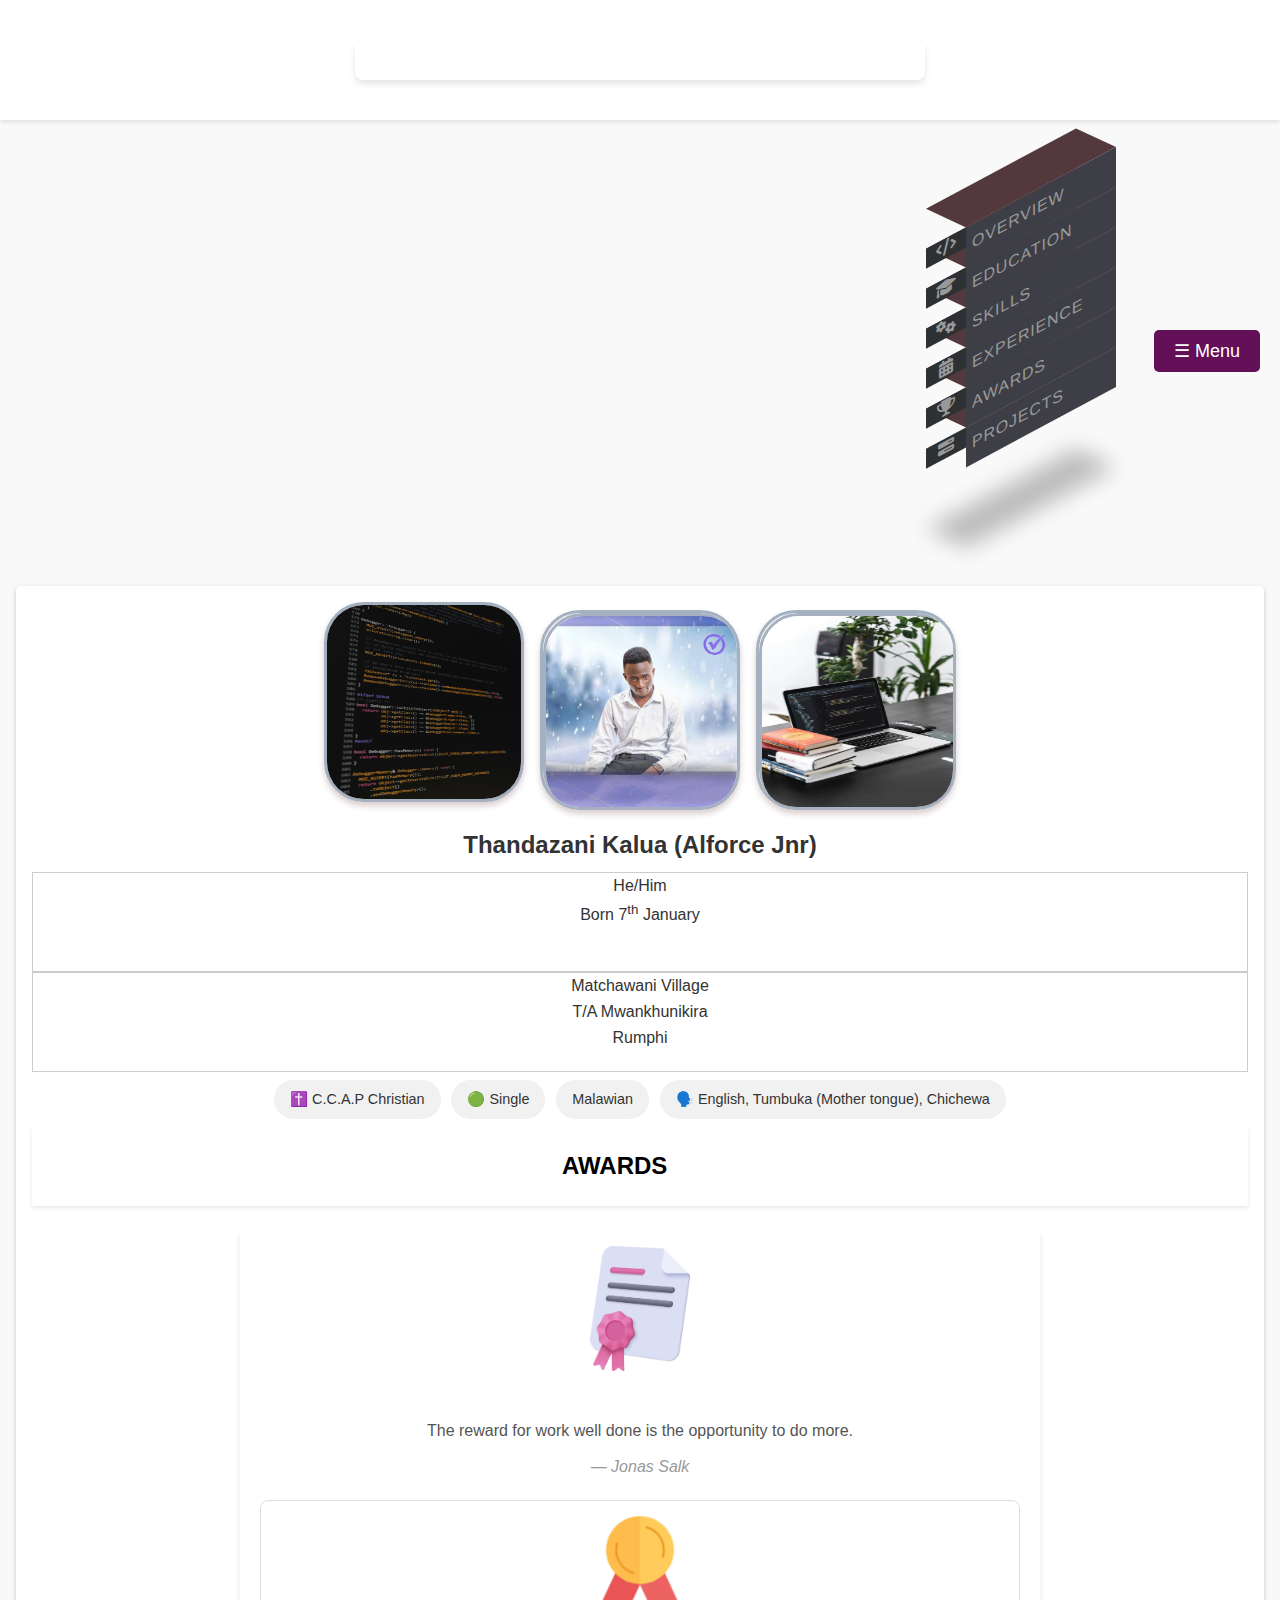
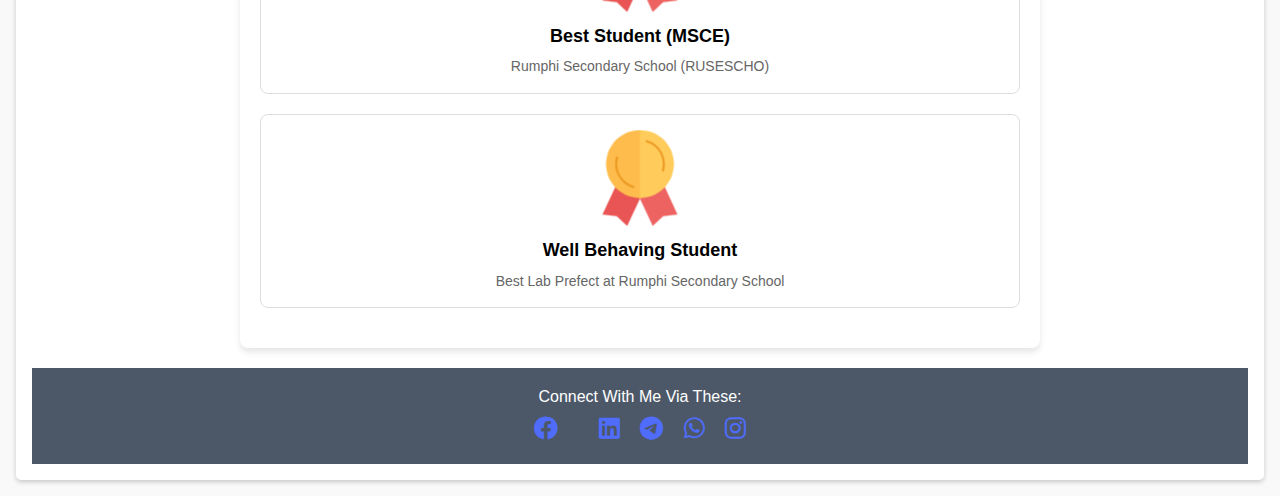
==== Awards.html @ 908b1418 "Add files via upload" ====
<!DOCTYPE html>
<html lang="en">
<head>
    <meta charset="UTF-8">
    <meta name="viewport" content="width=device-width, initial-scale=1.0">
    <title>Interactive CV</title>
    <link rel="stylesheet" href="style.css">
    <link rel="stylesheet" href ="https://cdnjs.cloudflare.com/ajax/libs/font-awesome/6.0.0-beta3/css/all.min.css">
    <link rel="stylesheet" href="https://cdnjs.cloudflare.com/ajax/libs/font-awesome/6.0.0/css/all.min.css">
    <link href="https://fonts.googleapis.com/icon?family=Material+Icons" rel="stylesheet">
    <script src="Javas.js"></script>
</head>

<body>
        <header>
              <div class="container">
            <h1></h1>
    </header>



    
    <div class="menu-container">
      <button id="menuButton" class="menu-button">☰ Menu</button>
      <form class="form" id="form">
      <ul id="menuList" class="menuList">
      <ul>
      <li style="--i:6;" data-icon="&#xf121">
         <a href="Overview.html">Overview</a>
      </li>

      <li style="--i:5;" data-icon="&#xf19d">
          <a href="Education.html">Education</a>
       </li>

       <li style="--i:4;" data-icon="&#xf085">
          <a href="skills.html">Skills</a>
       </li>

       <li style="--i:3;" data-icon="&#xf073">
          <a href="Experience.html">Experience</a>
       </li>

       <li style="--i:2;" data-icon="&#xf091">
          <a href="Awards.html">Awards</a>

          <li style="--i:1;" data-icon="&#xf0ae">
              <a href="#">Projects</a>
           </li>
   
       </ul>


      </div>






    <div class="content">
        <div class="profile">
            <div class="image-container">
            <img src="DEBUGGER.jpg" alt="Alforce Jnr">
            <div class="image2" id="image2">
                <img src="This1.jpg" alt="image2">
            </div>
            <div class="image3" id="image3">
                <img src="CD.jpg" alt="image3">
            </div>

        </div>
            <h2>Thandazani Kalua (Alforce Jnr)</h2>
            <p>He/Him<br>Born 7<sup>th</sup> January</p>
            <p>Matchawani Village<br>T/A Mwankhunikira<br>Rumphi</p>
            <div class="tags">
                <span>✝️ C.C.A.P Christian</span>
                <span>🟢 Single</span>
                <span>Malawian </span>
                <span>🗣️ English, Tumbuka (Mother tongue), Chichewa</span>
            </div>
        </div>

  <style>
    body {
      font-family: Arial, sans-serif;
      margin: 0;
      padding: 0;
      background-color: #f9f9f9;
      color: #333;
    }

    header {
      text-align: center;
      padding: 20px 0;
      background-color: #fff;
      box-shadow: 0 2px 4px rgba(0, 0, 0, 0.1);
    }

    header h1 {
      font-size: 24px;
      margin: 0;
      color: #000;
    }

    .container {
      max-width: 800px;
      margin: 20px auto;
      padding: 20px;
      background: #fff;
      border-radius: 8px;
      box-shadow: 0 4px 6px rgba(0, 0, 0, 0.1);
    }

    .quote {
      text-align: center;
      font-size: 16px;
      margin: 20px 0;
      color: #555;
    }

    .quote span {
      display: block;
      font-style: italic;
      color: #999;
      margin-top: 10px;
    }

    .award-section {
      text-align: center;
    }

    .award-section img {
      width: 100px;
      margin-bottom: 20px;
    }

    .award-item {
      display: flex;
      align-items: center;
      justify-content: center;
      flex-direction: column;
      margin-bottom: 20px;
      padding: 15px;
      border: 1px solid #ddd;
      border-radius: 8px;
    }

    .award-item h3 {
      margin: 10px 0 5px;
      font-size: 18px;
      color: #000;
    }

    .award-item p {
      font-size: 14px;
      color: #666;
    }

    @media (max-width: 768px) {
      .container {
        padding: 10px;
      }

      .award-item {
        padding: 10px;
      }
    }
  </style>
</head>
<body>
  <header>
    <h1>AWARDS</h1>
  </header>

  <div class="container">
    <div class="award-section">
      <img src="LOTO.png" alt="Award">
      <div class="quote">
        <p>The reward for work well done is the opportunity to do more.</p>
        <span>— Jonas Salk</span>
      </div>
    </div>

    <div class="award-item">
      <img src="badge-1355 (1).png" alt="Best Programmer">
      <h3>Best Student (MSCE)</h3>
      <p>Rumphi Secondary School (RUSESCHO)</p>
    </div>

    <div class="award-item">
      <img src="badge-1355 (1).png" alt="Best Agricultural Software Innovation">
      <h3>Well Behaving Student</h3>
    <p>Best Lab Prefect at Rumphi Secondary School</p>
    </div>
  </div>

  <footer>
    <p>Connect With Me Via These:</p>
    <div class="social-icons">
        <a href="https://www.facebook.com/profile.php?id=100075118731845"><i class="fab fa-facebook"></i></a>
        <a href=" "><i class="fab fa-x-twitter"></i></a>
        <a href=" https://www.linkedin.com/in/Thandazani Kalua"><i class="fab fa-linkedin"></i></a>
        <a href="https://t.me/@Alsolearn22 "><i class="fab fa-telegram"></i></a>
        <a href="https://wa.me/0886601803"><i class="fab fa-whatsapp"></i></a>
        <a href=" "><i class="fab fa-instagram"></i></a>
    </div>
</footer>
<script src="Javas.js"></script>
</body>
</html>
---- style.css ----
* {
    margin: 0;
    padding: 0;
    box-sizing: border-box;
    font-family: Arial, sans-serif;
}


body {
    background-color: #f9f9f9;
    color: #333;
    line-height: 1.6;
}

/* Header */
header {
    background-color: #4c508a;
    color: white;
    display: flex;
    justify-content: space-between;
    align-items: center;
    padding: 1rem;
    position: relative;

    
    
}

header h1 {
    margin: 0;
    align-items: center;
    padding-left: 530px;
}


@media (max-width: 768px) {
    .menu {
        display: none;
        flex-direction: column;
        position: absolute;
        top: 60px;
        right: 10px;
        background: #1a73e8;
        border-radius: 5px;
    }
}


/* Main Content */
.content {
    margin: 1rem;
    padding: 1rem;
    background: white;
    border-radius: 5px;
    box-shadow: 0 2px 5px rgba(0,0,0,0.2);
    top: 1000px;
}

.profile {
    text-align: center;
}

.profile img {
    overflow: hidden;
    width: 260px;
    height: 260px;
    border-radius: 20%;
    border: 3px solid #1a73e8;
    margin-bottom: 1rem;
    box-shadow: 0  4px 6px rgba(0, 0, 0, 0.2);

}

.image-container {
    display: flex;
    justify-content: center; 
    align-items: center; 
    gap: 1rem; /* Add spacing between the images */
}

.image2,
.image3,
.profile img {
    display: block; /* Ensure each image behaves as a block element */
    overflow: hidden;
    width: 200px;
    height: 200px;
    border-radius: 20%;
    border: 3px solid #a5b1c0; /* Same border color for consistency */
    box-shadow: 0 4px 6px rgba(67, 1, 1, 0.2);
}

.square-rounded{
    width: 100%;
    height: 100%;
    object-fit: cover;
}

.profile h2 {
    margin: 0.5rem;

}
.profile p{

     
    align-items: flex-start;
     border: 1px solid #ccc;
     height: 100px;
     margin-inline-end: auto;
}

.items{
    text-align:center;
}

.tags span {
    display: inline-block;
    margin: 0.5rem 0.2rem;
    background: #f1f1f1;
    padding: 0.5rem 1rem;
    border-radius: 20px;
    font-size: 0.9rem;
}

.flag {
    width: 20px;
    margin-left: 5px;
}

/* Overview Section */
.section {
    margin: 1rem 0;
}

.roles span {
    display: inline-block;
    background: #e6f4ff;
    color: #1a73e8;
    margin: 0.3rem;
    padding: 0.5rem 1rem;
    border-radius: 15px;
    font-size: 0.9rem;
}

/* Footer */
footer {
    background-color: #4c5868;
    color: white;
    text-align: center;
    padding: 1rem;
    margin-top: 1rem;
}

.social-icons a {
    color: rgb(79, 108, 250);
    font-size: 1.5rem;
    margin: 0 0.5rem;
    text-decoration: white;
    width: 100px;
}

.social-icons a:hover {
    color: #f1f1f1;
}


/* Menu Button Styling */
.menu-button {
    background-color: #631059;
    color: white;
    border: none;
    padding: 10px 20px;
    font-size: 18px;
    cursor: pointer;
    position: absolute;
    right: 20px; /* Align to the right */
    
    border-radius: 5px;
    
}

.move-down {

    margin-top: 200px;
}

.form{
    color: #ccc;
    border-radius: 5px;


}




ul{
    position: relative;
    transform: skewY(-15deg);
    padding-left: 100px;
    padding-right: 200px;
    width: 5px;
    left: 383px;
    right: 100px;
    margin-top: 210px;
    
    
}



li{
    position: relative;
    list-style: none;
    width: 150px;
    padding: 6px;
    background: #3e3f46;
    z-index: calc(1 * var(--i));
    height: 40px;
}

li:hover{
    background: #996fae;
    transform: translateX(-50px);
}

li::before{
    font-family: "FontAwesome";
    color: #999;
    display: flex;
    justify-content: center;
    align-items: center;
    content: attr(data-icon);
    position: absolute;
    top: 0;
    left: -40px;
    width: 40px;
    height: 20px;
    background: #2e3133;
    transform-origin: right;
    transform: scaleY(45deg);
    transition: 0.5s;
}
li:hover::before{
    background: #7b5190;
}

li::after{
    content: "";
    position: absolute;
    top: -40px;
    left: 0px;
    width: 100%;
    height: 40px;
    background: #53383e;
    transform-origin: bottom;
    transform: skewX(45deg);
    transition: 0.5s;

}

li:hover::after{
    background: #86589d;

}

li a{
    text-decoration: none;
    color: #999;
    display: block;
    text-transform: uppercase;
    letter-spacing: 0.05em;
    transition: 0.5s;

}

li:hover a{
    color: #fff;
}

li:last-child::after{
    box-shadow: -120px 120px 20px rgba(0, 0, 0, 0.25);
    
}
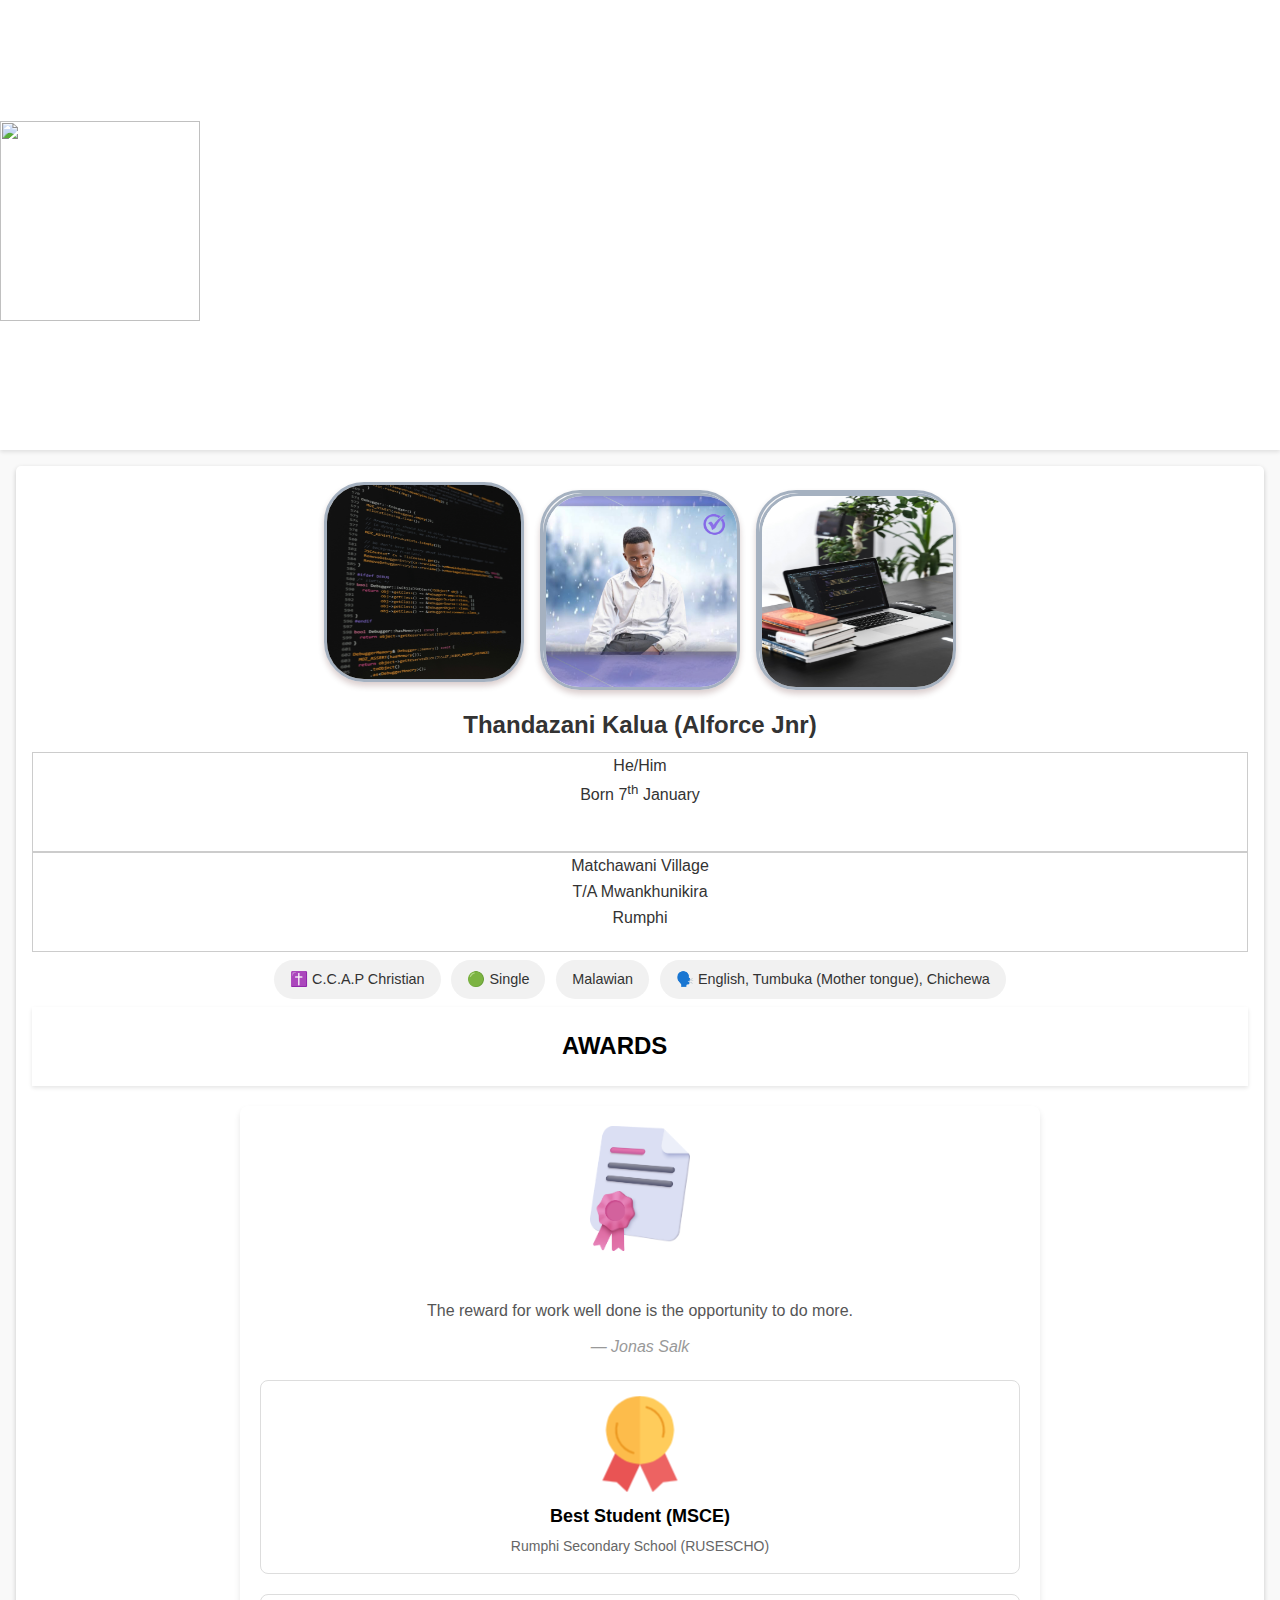
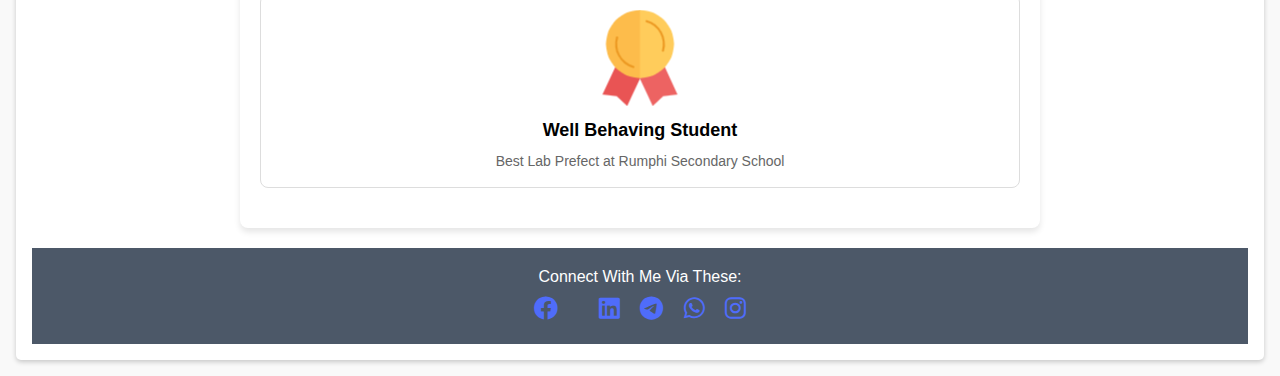
==== commit c4738e0a: "Update Awards.html" ====
--- a/Awards.html
+++ b/Awards.html
@@ -3,7 +3,7 @@
 <head>
     <meta charset="UTF-8">
     <meta name="viewport" content="width=device-width, initial-scale=1.0">
-    <title>Interactive CV</title>
+    <title>Awards</title>
     <link rel="stylesheet" href="style.css">
     <link rel="stylesheet" href ="https://cdnjs.cloudflare.com/ajax/libs/font-awesome/6.0.0-beta3/css/all.min.css">
     <link rel="stylesheet" href="https://cdnjs.cloudflare.com/ajax/libs/font-awesome/6.0.0/css/all.min.css">
@@ -12,46 +12,22 @@
 </head>
 
 <body>
-        <header>
-              <div class="container">
-            <h1></h1>
+            <header class="header">
+        <a href="#" class="logo"><img src="./images/wow2.png" width="200px" height="200px" alt=""></a>
+        <div class="fas fa-bars"></div>
+        <nav class="navbar">
+            <ul>
+                <li><a href="Overview.html">Overview</a></li>
+                <li><a href="Education.html">Education</a></li>
+                <li><a href="Skills.html">Skills</a></li>
+                <li><a href="Experience.html">Experience</a></li>
+                <li><a href="">Projects</a></li>
+              
+            </ul>
+        </nav>
     </header>
 
 
-
-    
-    <div class="menu-container">
-      <button id="menuButton" class="menu-button">☰ Menu</button>
-      <form class="form" id="form">
-      <ul id="menuList" class="menuList">
-      <ul>
-      <li style="--i:6;" data-icon="&#xf121">
-         <a href="Overview.html">Overview</a>
-      </li>
-
-      <li style="--i:5;" data-icon="&#xf19d">
-          <a href="Education.html">Education</a>
-       </li>
-
-       <li style="--i:4;" data-icon="&#xf085">
-          <a href="skills.html">Skills</a>
-       </li>
-
-       <li style="--i:3;" data-icon="&#xf073">
-          <a href="Experience.html">Experience</a>
-       </li>
-
-       <li style="--i:2;" data-icon="&#xf091">
-          <a href="Awards.html">Awards</a>
-
-          <li style="--i:1;" data-icon="&#xf0ae">
-              <a href="#">Projects</a>
-           </li>
-   
-       </ul>
-
-
-      </div>
 
 
 
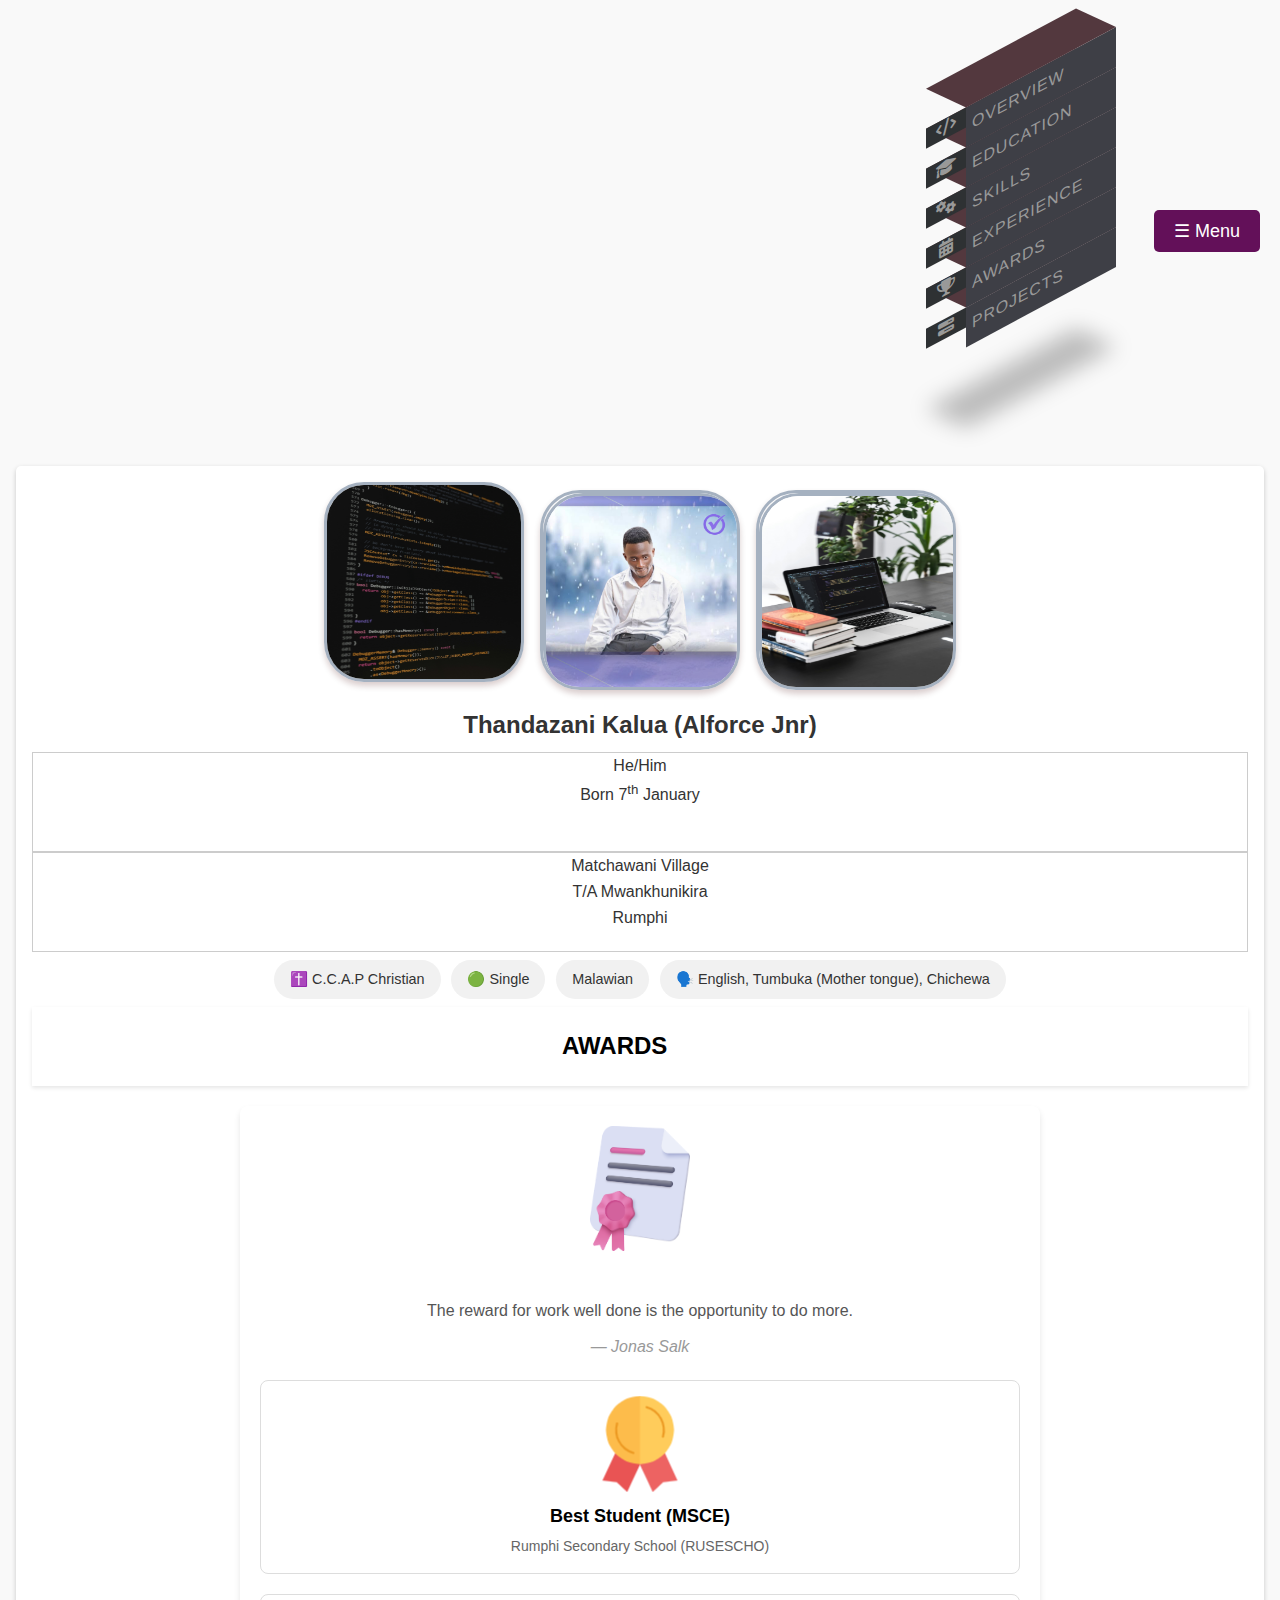
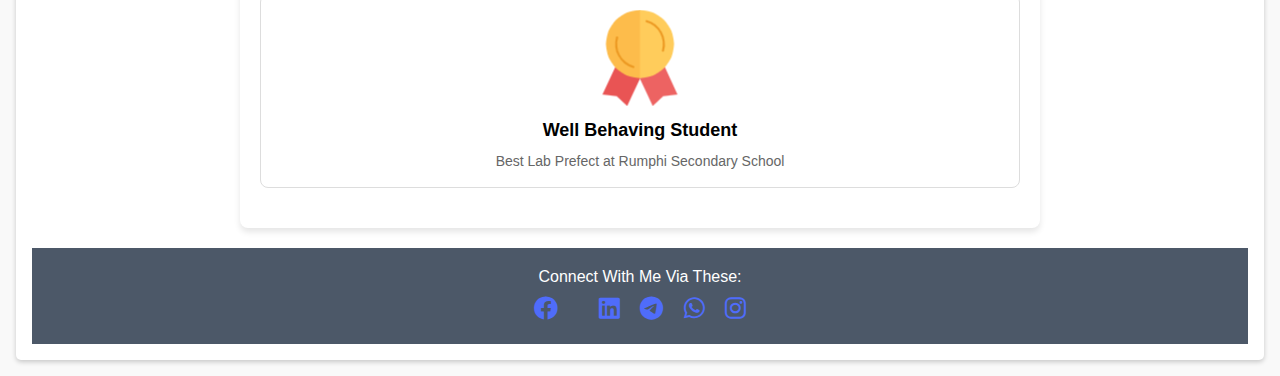
==== commit a60fce46: "Update Awards.html" ====
--- a/Awards.html
+++ b/Awards.html
@@ -12,20 +12,42 @@
 </head>
 
 <body>
-            <header class="header">
-        <a href="#" class="logo"><img src="./images/wow2.png" width="200px" height="200px" alt=""></a>
-        <div class="fas fa-bars"></div>
-        <nav class="navbar">
-            <ul>
-                <li><a href="Overview.html">Overview</a></li>
-                <li><a href="Education.html">Education</a></li>
-                <li><a href="Skills.html">Skills</a></li>
-                <li><a href="Experience.html">Experience</a></li>
-                <li><a href="">Projects</a></li>
-              
-            </ul>
-        </nav>
-    </header>
+            
+
+    <div class="menu-container">
+        <button id="menuButton" class="menu-button">☰ Menu</button>
+        <form class="form" id="form">
+        <ul id="menuList" class="menuList">
+        <ul>
+        <li style="--i:6;" data-icon="&#xf121">
+           <a href="Overview.html">Overview</a>
+        </li>
+
+        <li style="--i:5;" data-icon="&#xf19d">
+            <a href="Education.html">Education</a>
+         </li>
+
+         <li style="--i:4;" data-icon="&#xf085">
+            <a href="skills.html">Skills</a>
+         </li>
+
+         <li style="--i:3;" data-icon="&#xf073">
+            <a href="Experience.html">Experience</a>
+         </li>
+
+         <li style="--i:2;" data-icon="&#xf091">
+            <a href="Awards.html">Awards</a>
+
+            <li style="--i:1;" data-icon="&#xf0ae">
+                <a href="#">Projects</a>
+             </li>
+     
+         </ul>
+ 
+ 
+        </div>
+ 
+
 
 
 
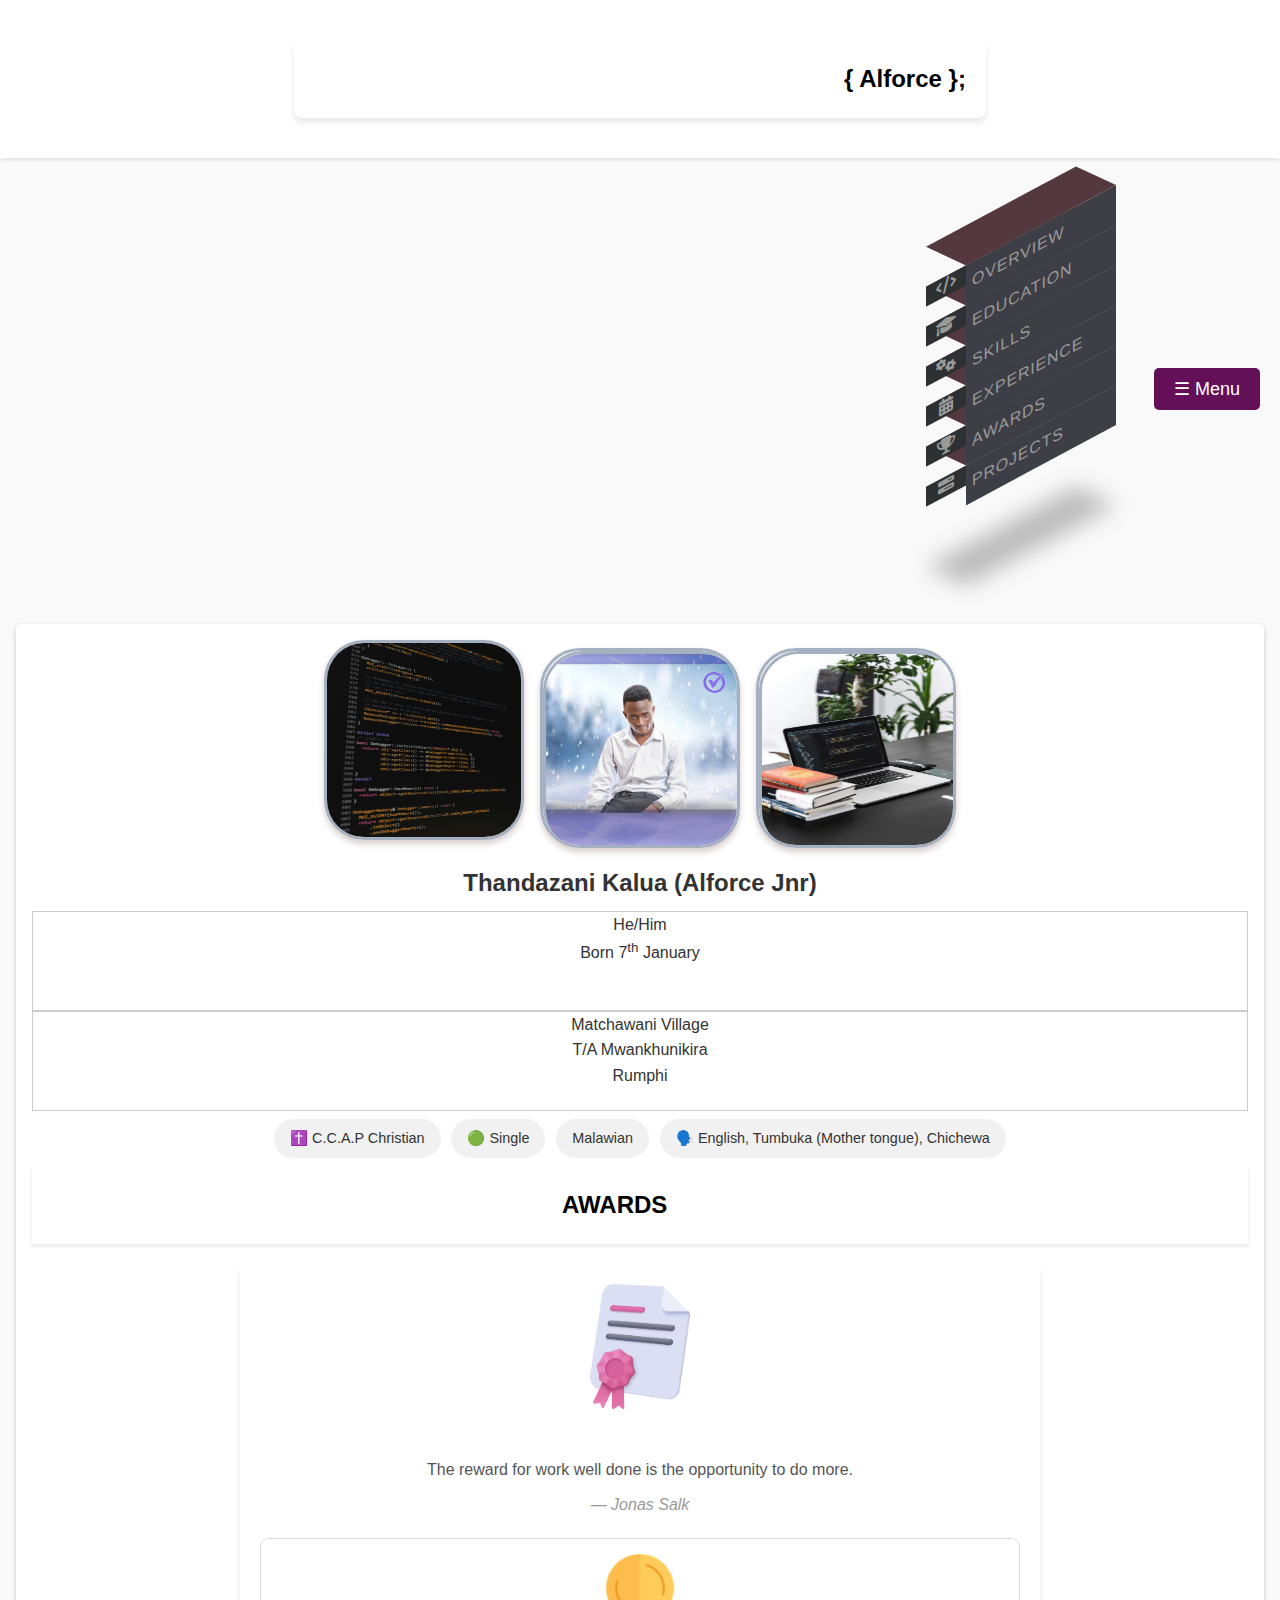
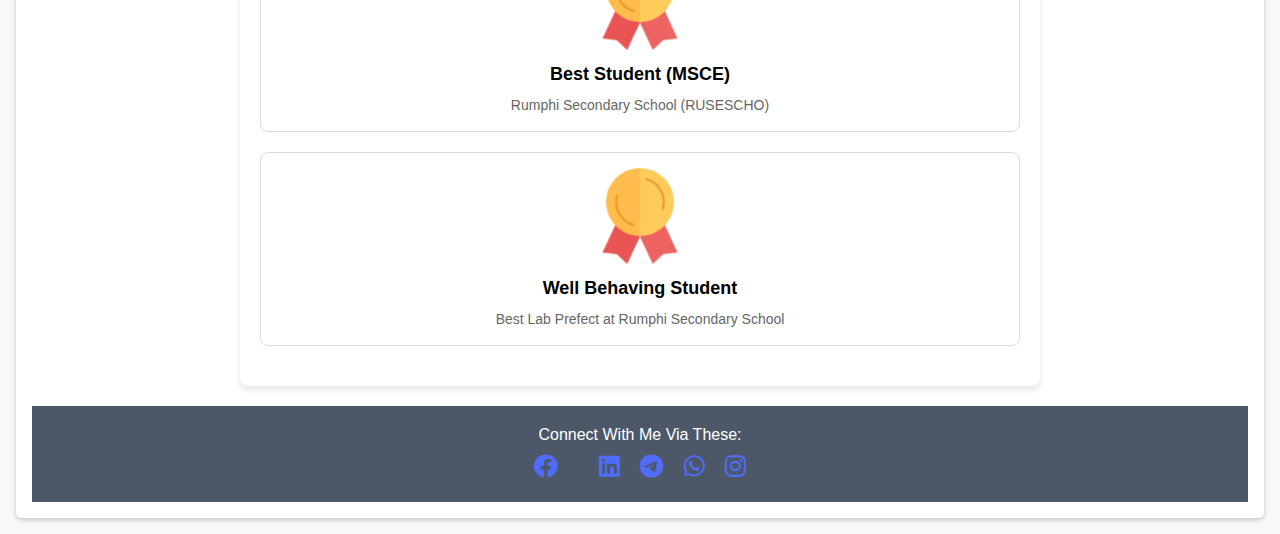
==== commit ac54934e: "Update Awards.html" ====
--- a/Awards.html
+++ b/Awards.html
@@ -12,8 +12,12 @@
 </head>
 
 <body>
-            
-
+
+     <header>
+              <div class="container">
+            <h1>{ Alforce };</h1>
+    </header>
+    
     <div class="menu-container">
         <button id="menuButton" class="menu-button">☰ Menu</button>
         <form class="form" id="form">
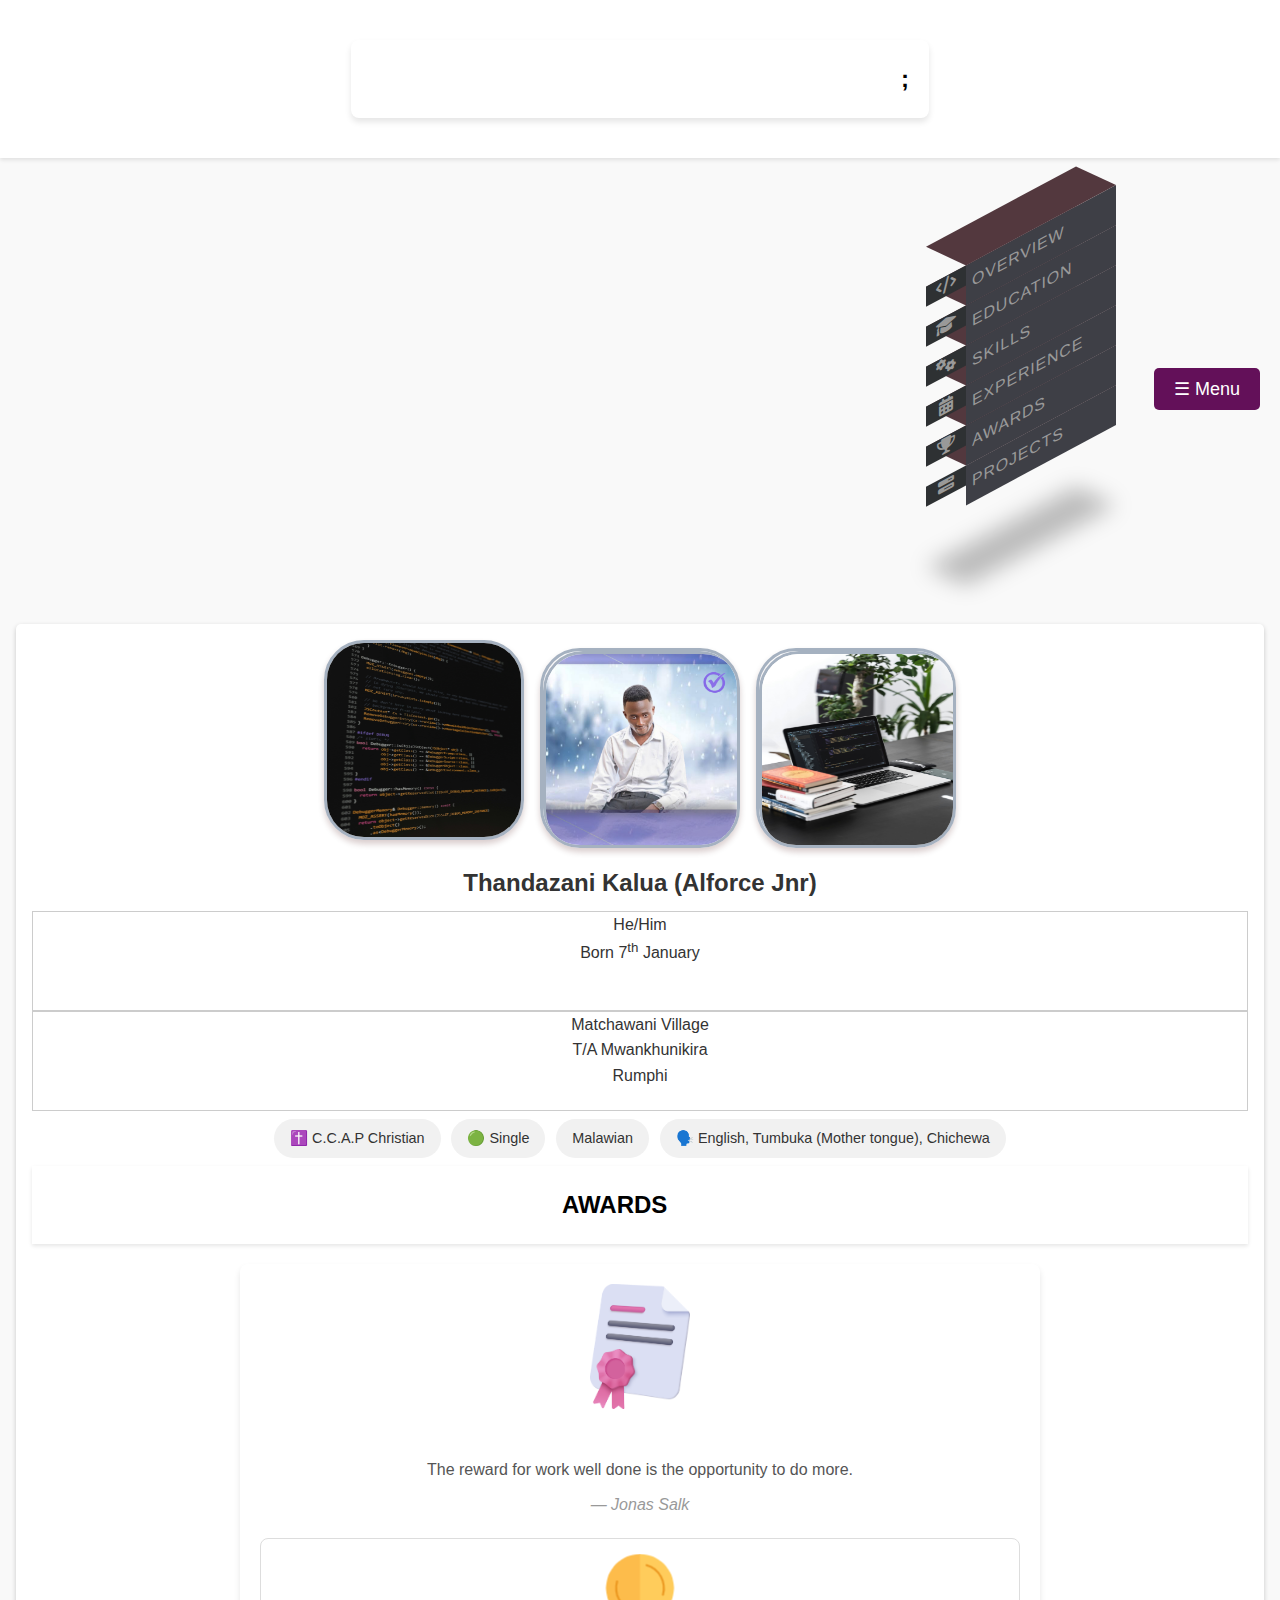
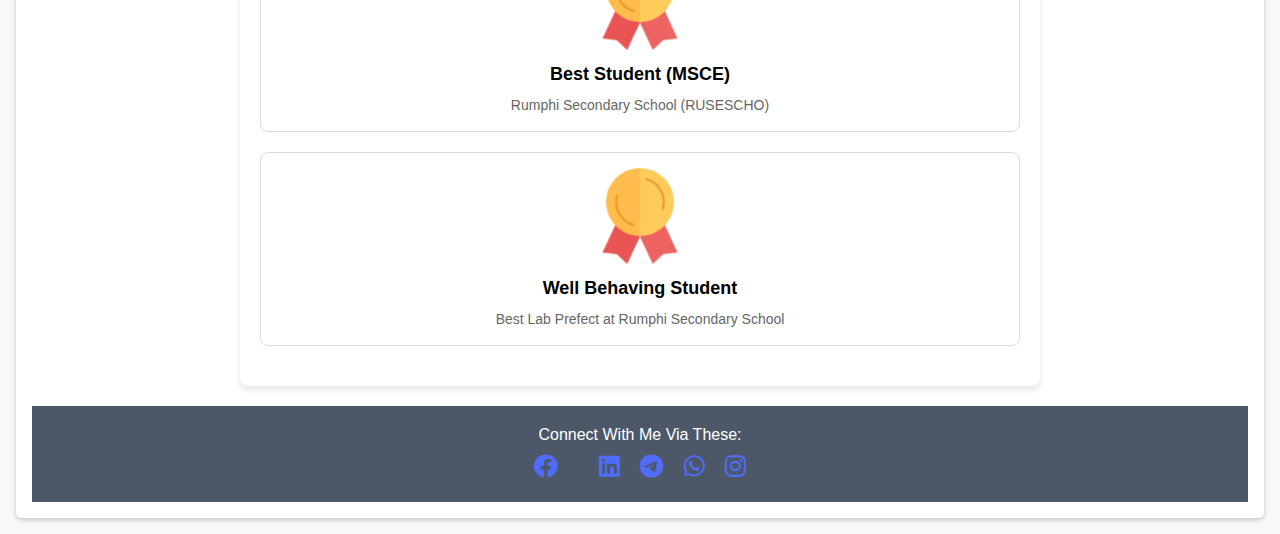
==== commit 247f3e8f: "Update Awards.html" ====
--- a/Awards.html
+++ b/Awards.html
@@ -14,8 +14,8 @@
 <body>
 
      <header>
-              <div class="container">
-            <h1>{ Alforce };</h1>
+              <div class="container colour="white" ">
+            <h1>;</h1>
     </header>
     
     <div class="menu-container">
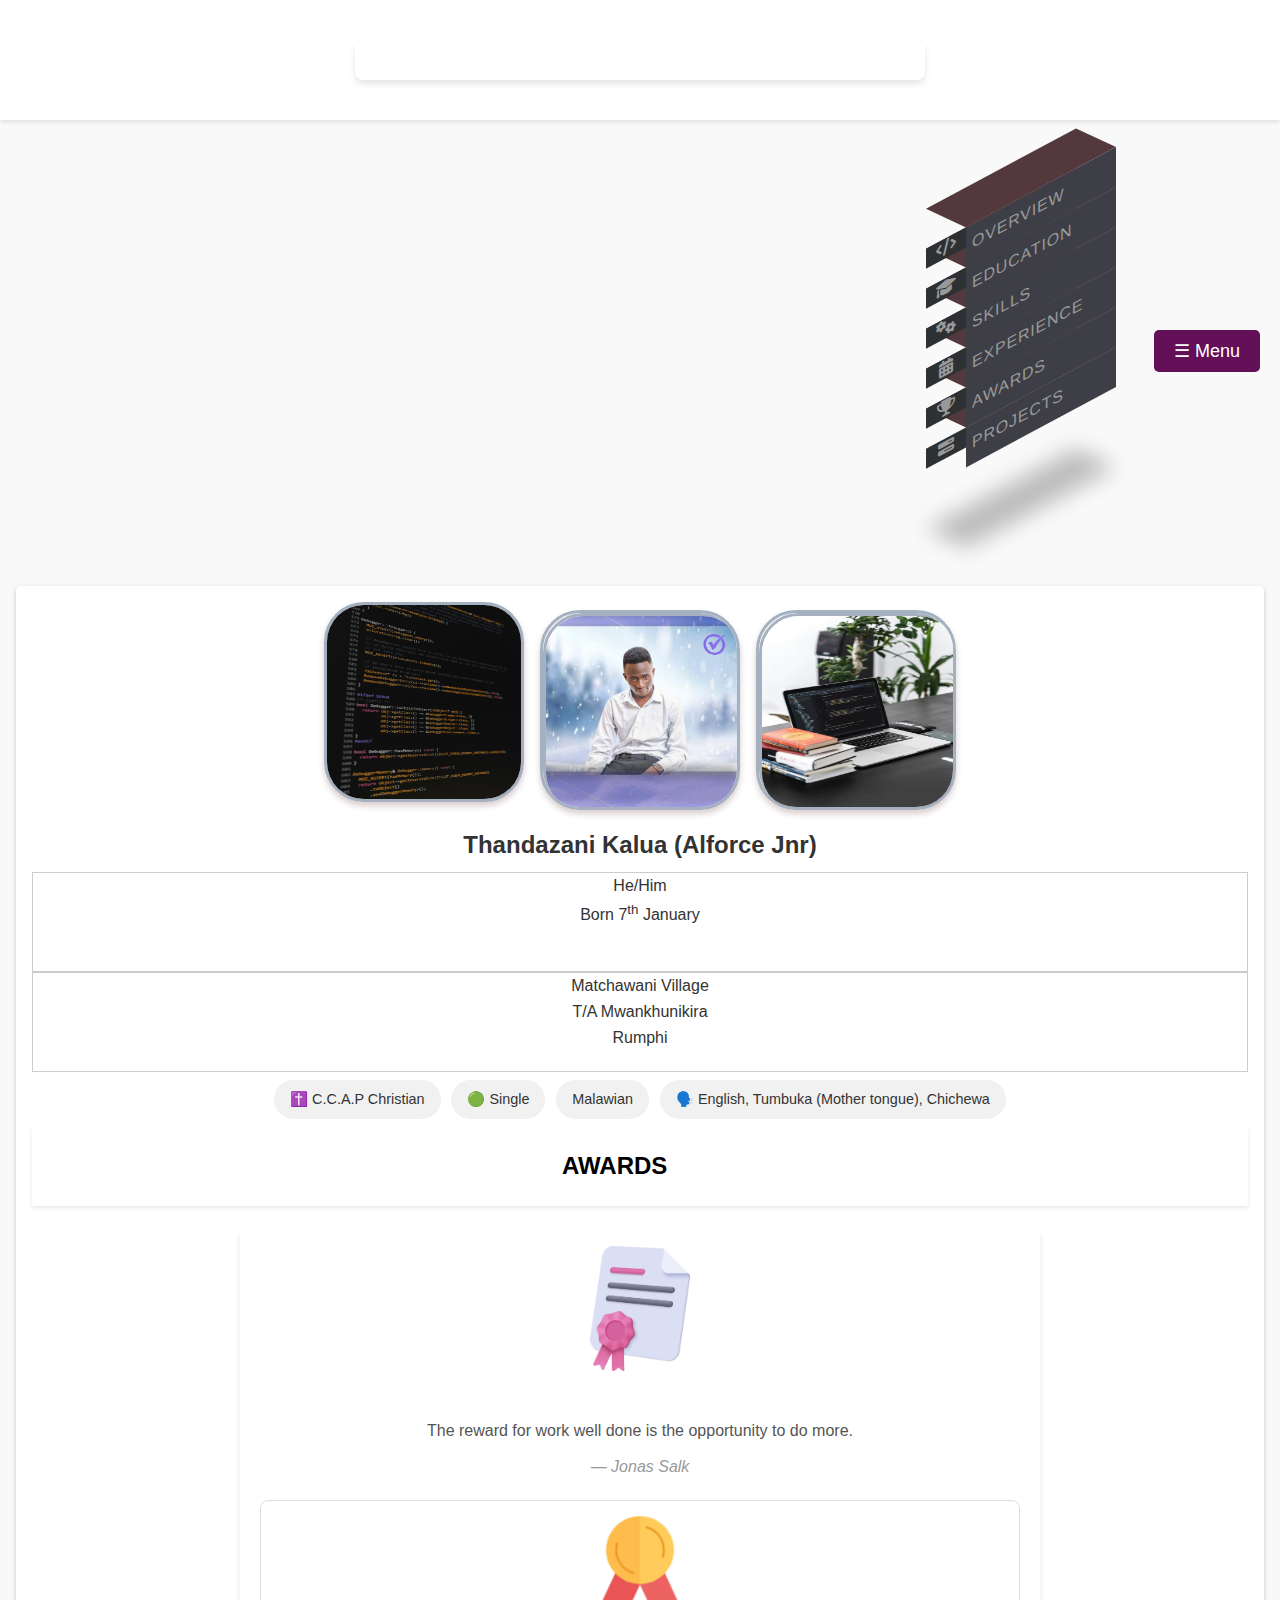
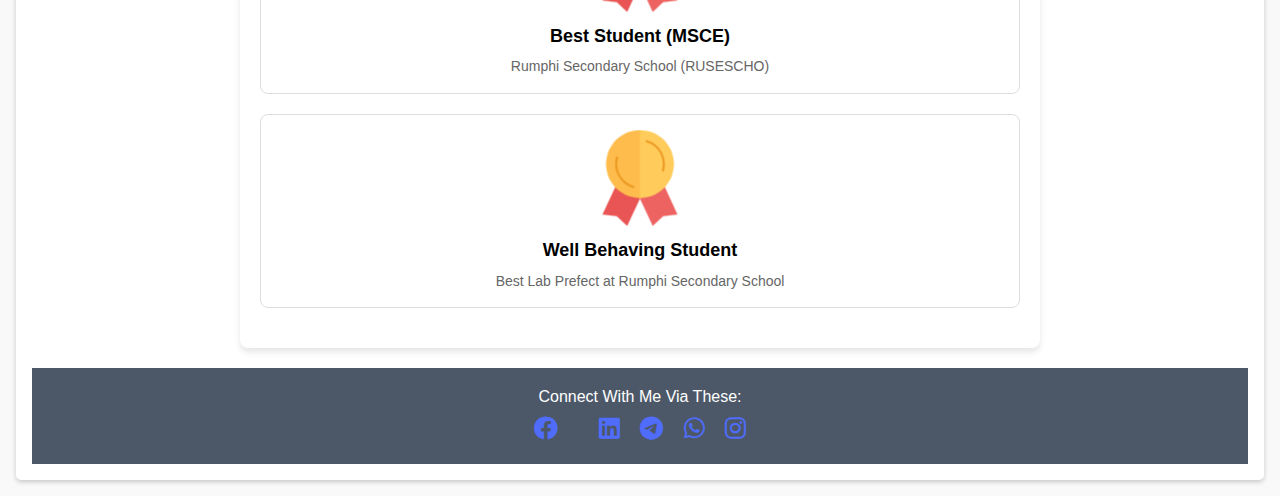
==== commit ae10fb58: "Update Awards.html" ====
--- a/Awards.html
+++ b/Awards.html
@@ -14,8 +14,8 @@
 <body>
 
      <header>
-              <div class="container colour="white" ">
-            <h1>;</h1>
+              <div class="container colour="black" ">
+            <h1></h1>
     </header>
     
     <div class="menu-container">
